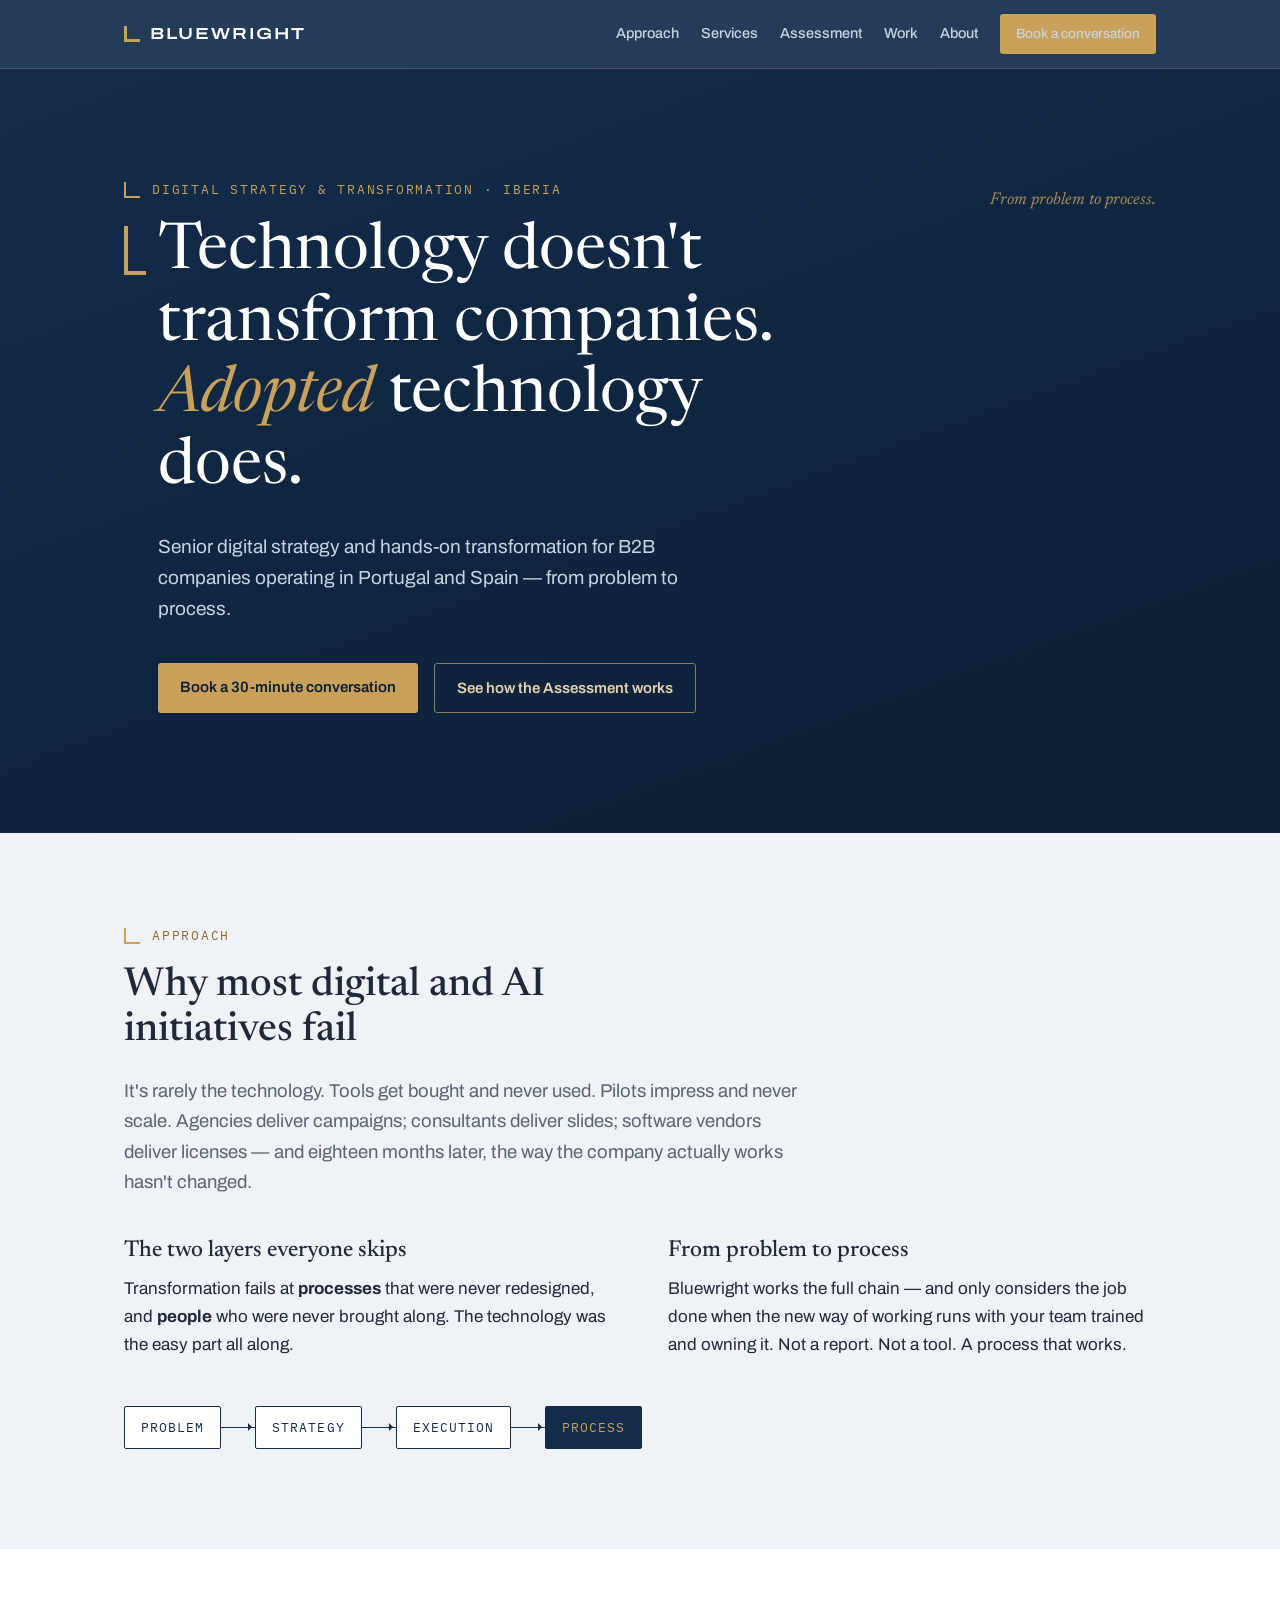
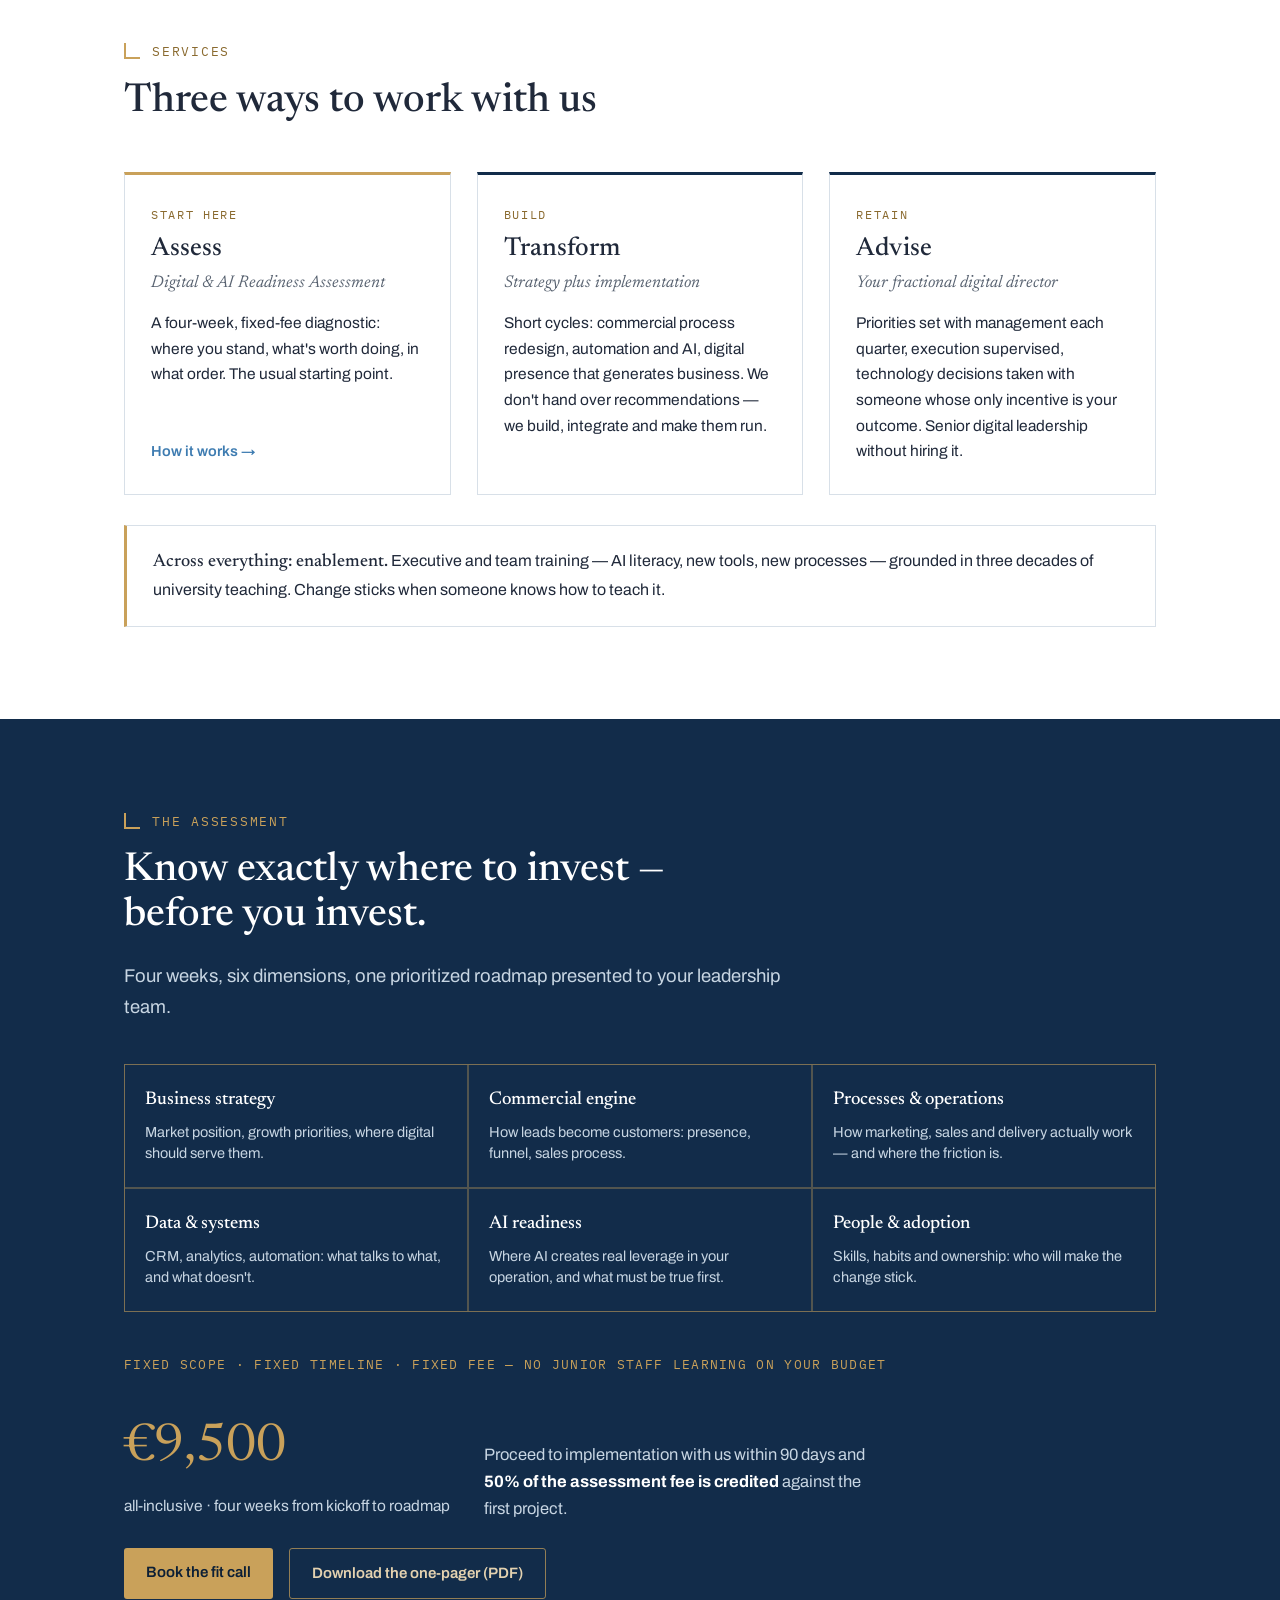
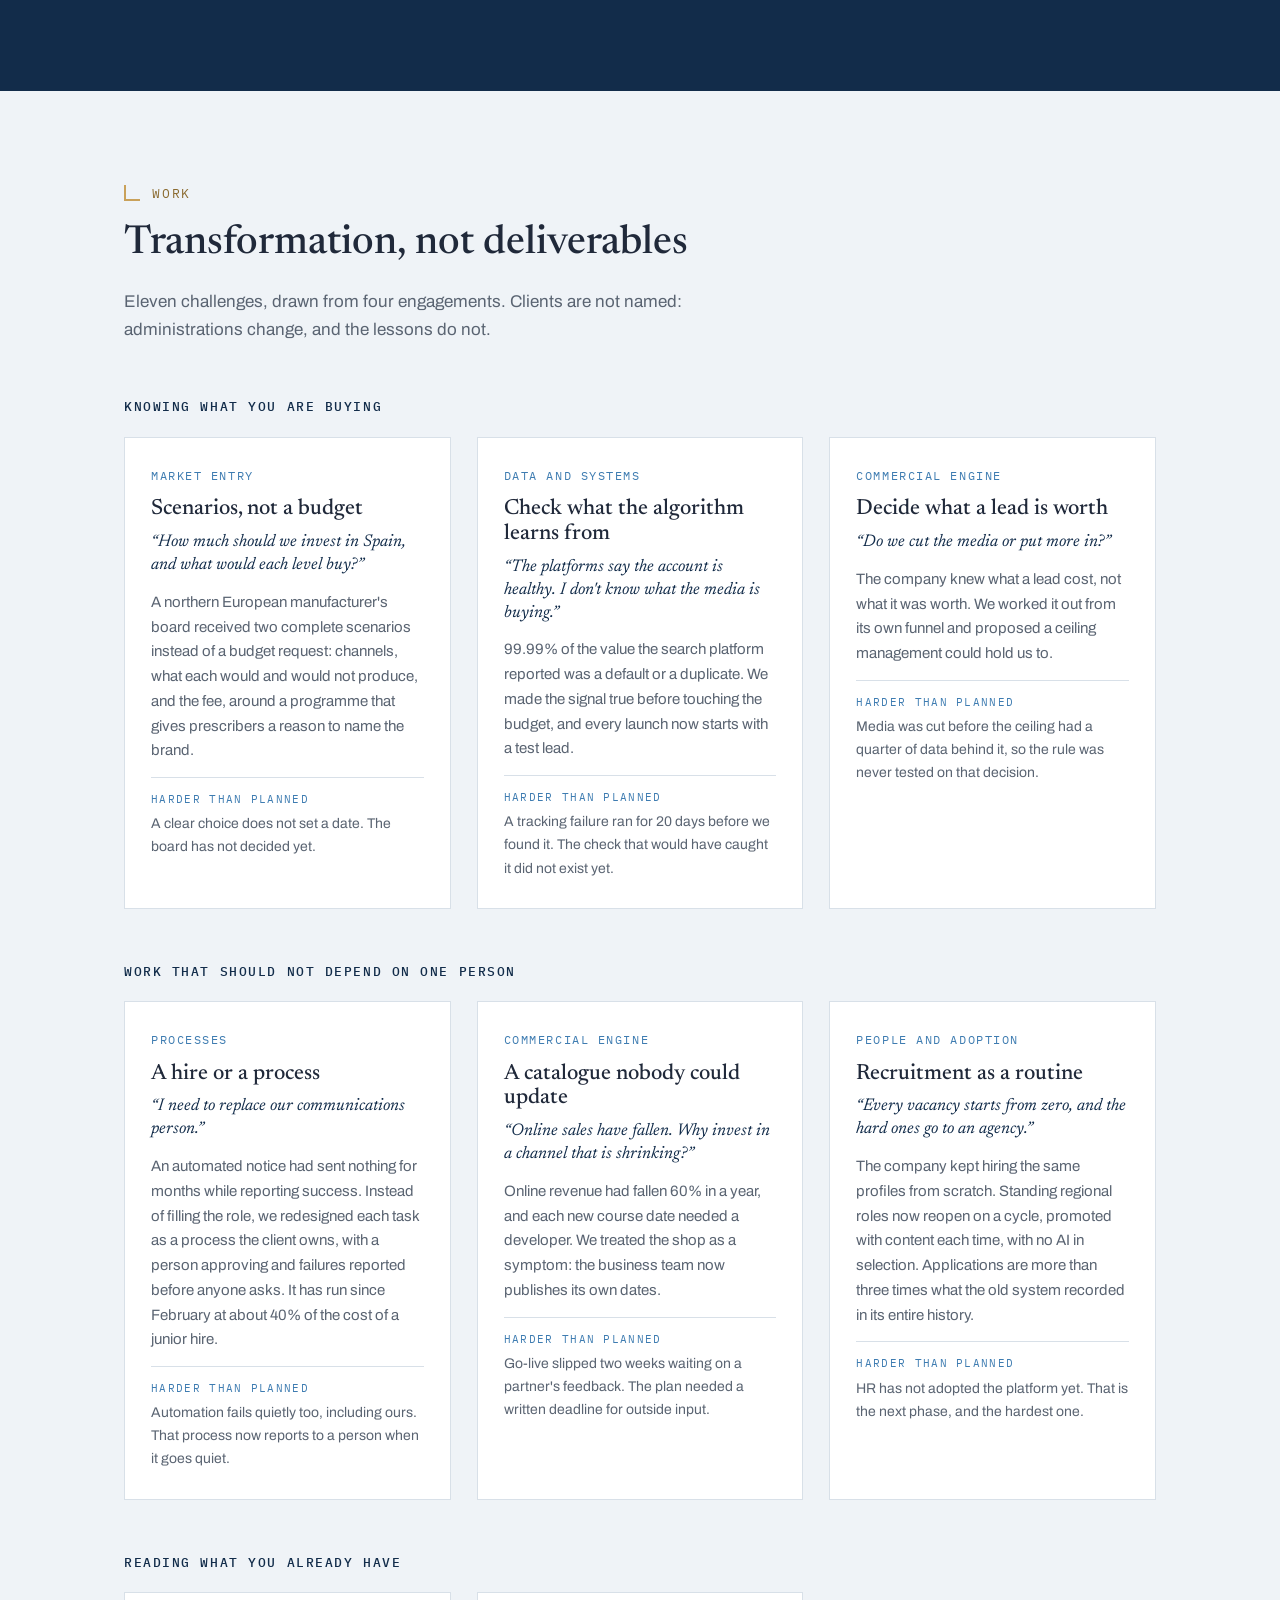
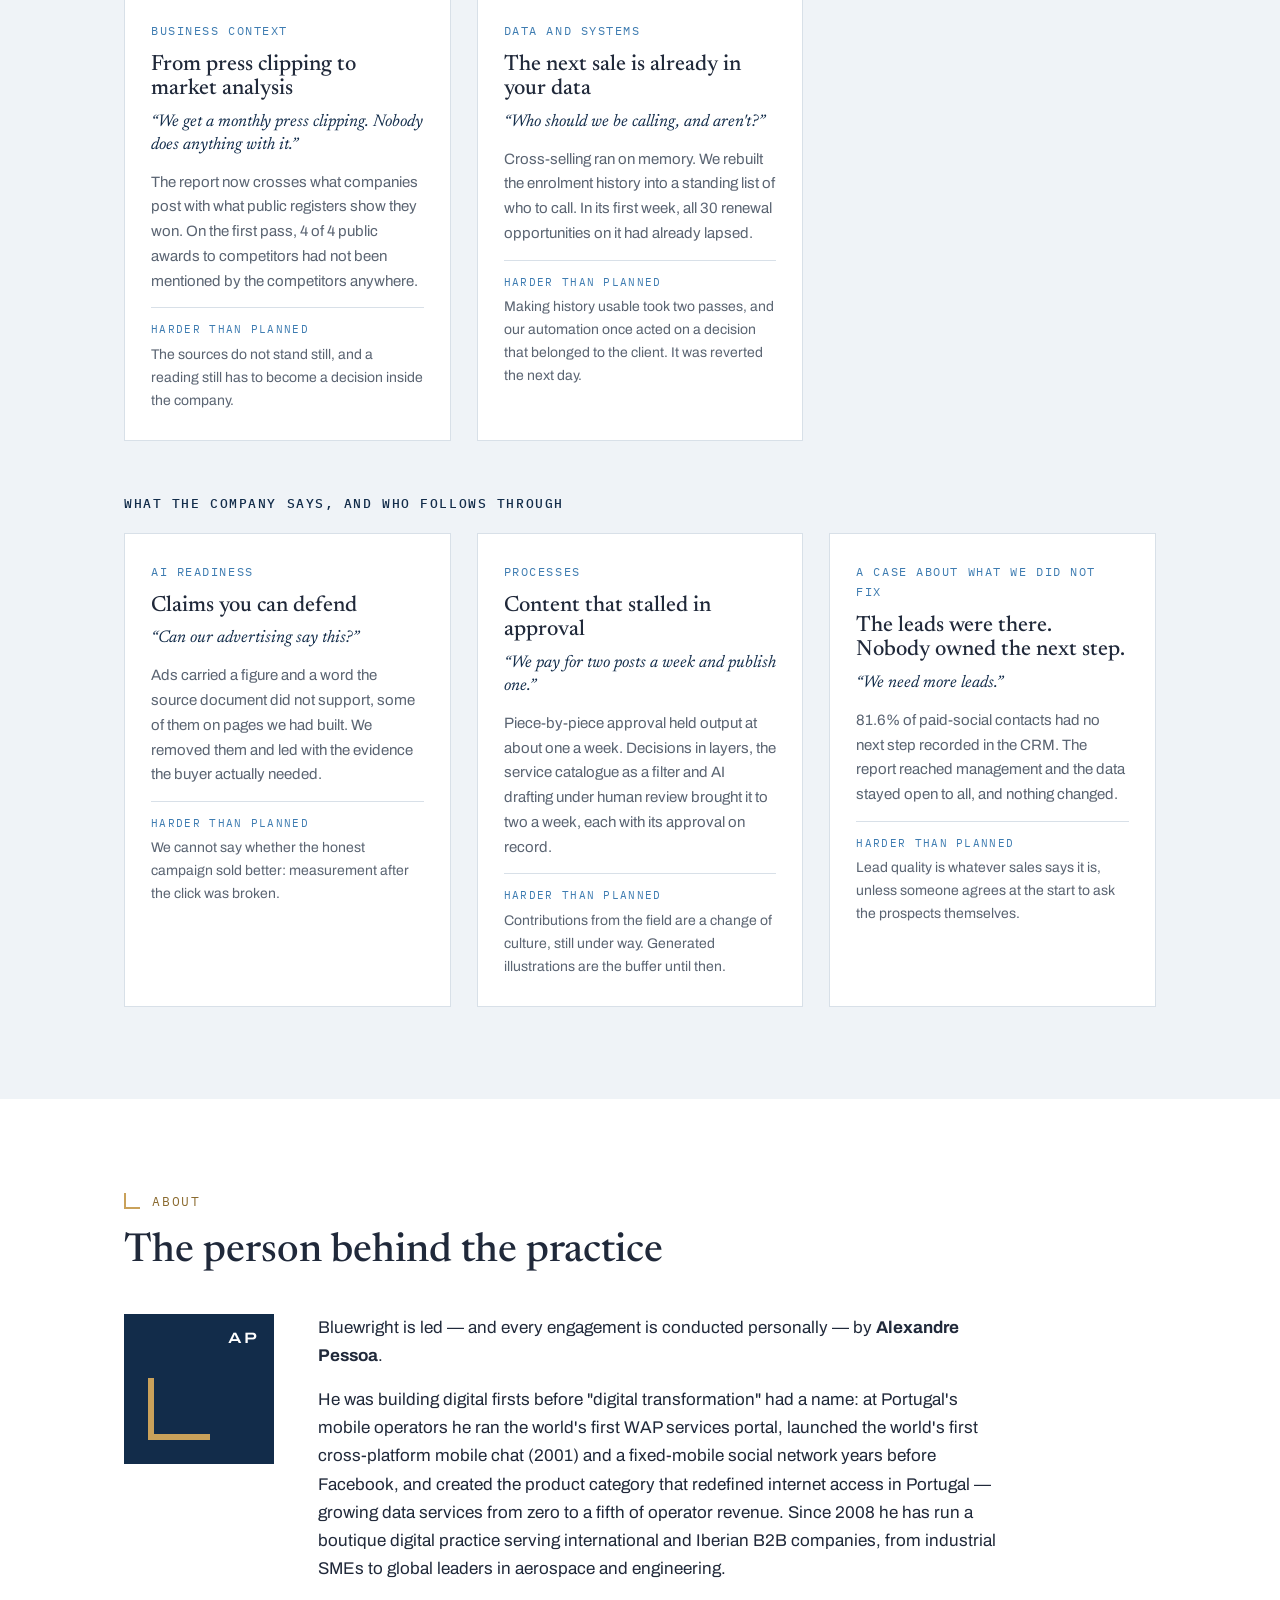
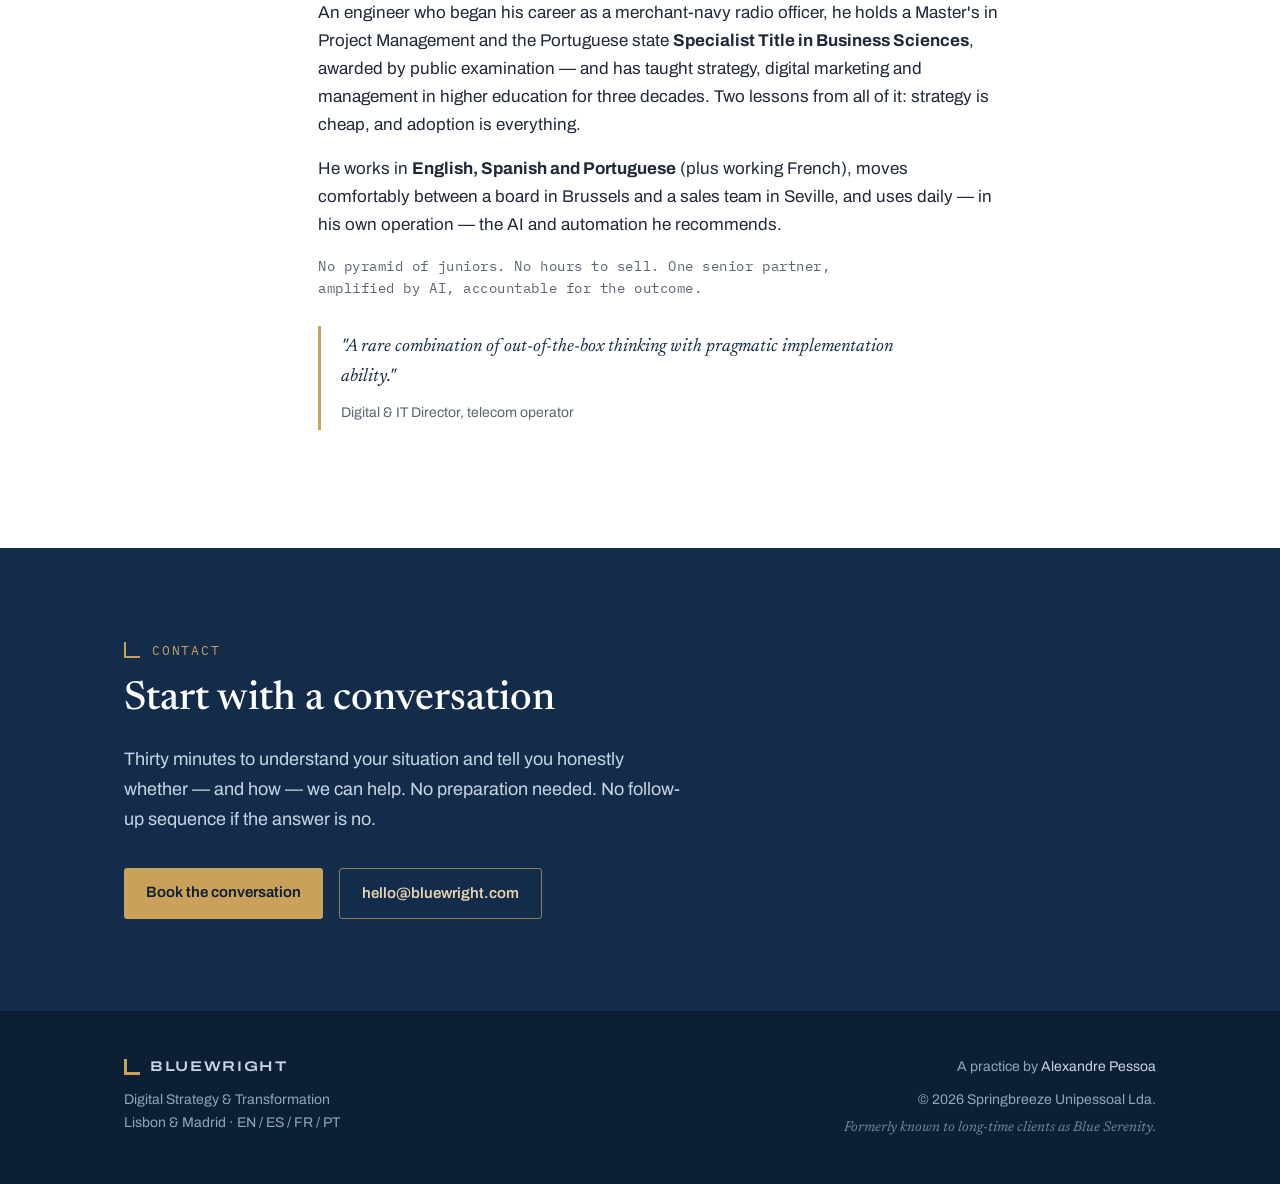
==== site/index.html @ 06a2e097 "Add files via upload" ====
<!DOCTYPE html>
<html lang="en">
<head>
<meta charset="UTF-8">
<meta name="viewport" content="width=device-width, initial-scale=1.0">
<title>Bluewright — Digital Strategy & Transformation · Iberia</title>
<meta name="description" content="Senior digital strategy and hands-on transformation for B2B companies operating in Portugal and Spain — from problem to process.">
<link rel="icon" href="data:image/svg+xml,%3Csvg xmlns='http://www.w3.org/2000/svg' viewBox='0 0 32 32'%3E%3Crect width='32' height='32' fill='%23122C4A'/%3E%3Cpath d='M8 8v16h16' stroke='%23C9A15A' stroke-width='4' fill='none'/%3E%3C/svg%3E">
<link rel="preconnect" href="https://fonts.googleapis.com">
<link rel="preconnect" href="https://fonts.gstatic.com" crossorigin>
<link href="https://fonts.googleapis.com/css2?family=Archivo:wdth,wght@100,400;100,500;100,600;125,600&family=IBM+Plex+Mono:wght@400;500&family=Newsreader:opsz,wght@6..72,300;6..72,400;6..72,500&display=swap" rel="stylesheet">
<style>
:root{
  --navy:#122C4A; --harbor:#0C1F35; --brass:#C9A15A; --steel:#3E7CB1;
  --fog:#EFF3F7; --ink:#20293A; --grey:#5A6472; --line:#D8E0E8;
  --white:#FFFFFF; --brass-soft:#E4D2B0;
  --disp:"Newsreader",Georgia,serif;
  --ui:"Archivo",-apple-system,Segoe UI,sans-serif;
  --mono:"IBM Plex Mono",ui-monospace,monospace;
}
*{margin:0;padding:0;box-sizing:border-box}
html{scroll-behavior:smooth}
@media (prefers-reduced-motion:reduce){html{scroll-behavior:auto}}
body{font-family:var(--ui);font-size:17px;line-height:1.65;color:var(--ink);background:var(--white)}
.wrap{max-width:1080px;margin:0 auto;padding:0 24px}
h1,h2,h3{font-family:var(--disp);font-weight:500;line-height:1.12}
a{color:var(--steel)}
p{max-width:68ch}

/* eyebrow + wright angle */
.eyebrow{font-family:var(--mono);font-size:12.5px;letter-spacing:.14em;text-transform:uppercase;color:var(--brass);display:flex;align-items:center;gap:12px;margin-bottom:18px}
.eyebrow::before{content:"";width:14px;height:14px;border-left:2.5px solid var(--brass);border-bottom:2.5px solid var(--brass);flex:none}
.on-light .eyebrow{color:#8A6A2F}
.on-light .eyebrow::before{border-color:var(--brass)}

/* nav */
nav{position:sticky;top:0;z-index:50;background:rgba(18,44,74,.92);backdrop-filter:blur(8px);border-bottom:1px solid rgba(201,161,90,.25)}
.nav-in{max-width:1080px;margin:0 auto;padding:14px 24px;display:flex;align-items:center;gap:28px}
.logo{font-family:var(--ui);font-weight:600;font-stretch:125%;letter-spacing:.12em;color:var(--white);text-decoration:none;font-size:16px;display:flex;align-items:center;gap:10px}
.logo::before{content:"";width:13px;height:13px;border-left:3px solid var(--brass);border-bottom:3px solid var(--brass)}
.nav-links{margin-left:auto;display:flex;gap:22px;align-items:center}
.nav-links a{color:#C7D5E2;text-decoration:none;font-size:14.5px;font-weight:500}
.nav-links a:hover{color:var(--white)}
.btn{display:inline-block;font-family:var(--ui);font-weight:600;font-size:15px;text-decoration:none;padding:12px 22px;border-radius:3px;transition:transform .15s ease,box-shadow .15s ease}
.btn:hover{transform:translateY(-1px)}
.btn-brass{background:var(--brass);color:var(--harbor)}
.btn-ghost{border:1.5px solid rgba(201,161,90,.7);color:var(--brass-soft)}
.btn-navy{background:var(--navy);color:var(--white)}
.nav-links .btn{padding:9px 16px;font-size:13.5px}
@media(max-width:760px){.nav-links a:not(.btn){display:none}}

/* hero */
header.hero{background:linear-gradient(160deg,var(--navy) 0%,var(--harbor) 100%);color:var(--white);padding:110px 0 120px;position:relative;overflow:hidden}
.hero .wrap{position:relative}
.hero h1{font-size:clamp(38px,6vw,64px);font-weight:400;max-width:19ch;position:relative;padding-left:34px}
.hero h1 .angle{position:absolute;left:0;top:.12em;width:22px;height:.78em;border-left:4px solid var(--brass);border-bottom:4px solid var(--brass)}
.hero h1 em{font-style:italic;color:var(--brass)}
.hero .sub{margin:26px 0 38px;font-size:19px;color:#C7D5E2;max-width:56ch;padding-left:34px}
.hero .ctas{padding-left:34px;display:flex;gap:16px;flex-wrap:wrap}
.hero .tag{position:absolute;right:24px;top:8px;font-family:var(--disp);font-style:italic;color:rgba(201,161,90,.85);font-size:17px}
@media(max-width:760px){.hero{padding:70px 0 80px}.hero .tag{display:none}.hero h1,.hero .sub,.hero .ctas{padding-left:0}.hero h1 .angle{display:none}}

/* sections */
section{padding:92px 0}
.s-fog{background:var(--fog)}
.s-navy{background:var(--navy);color:var(--white)}
h2{font-size:clamp(28px,3.6vw,40px);margin-bottom:22px;max-width:24ch}
.s-navy h2{color:var(--white)}
.lede{font-size:18.5px;color:var(--grey);max-width:62ch}
.s-navy .lede{color:#C7D5E2}

/* process rail */
.rail{display:flex;align-items:center;gap:0;margin:46px 0 8px;flex-wrap:wrap}
.rail .node{font-family:var(--mono);font-size:13px;letter-spacing:.08em;text-transform:uppercase;color:var(--navy);padding:10px 16px;border:1.5px solid var(--navy);border-radius:2px;background:var(--white)}
.rail .node.final{background:var(--navy);color:var(--brass);border-color:var(--navy)}
.rail .link{width:34px;height:1.5px;background:var(--navy);flex:none;position:relative}
.rail .link::after{content:"";position:absolute;right:-1px;top:-3.5px;border:4px solid transparent;border-left-color:var(--navy)}
@media(max-width:640px){.rail{flex-direction:column;align-items:flex-start;gap:8px}.rail .link{width:1.5px;height:18px;margin-left:22px}.rail .link::after{right:-3.5px;top:auto;bottom:-1px;border:4px solid transparent;border-top-color:var(--navy)}}

/* two col approach */
.cols2{display:grid;grid-template-columns:1fr 1fr;gap:56px;margin-top:40px}
@media(max-width:820px){.cols2{grid-template-columns:1fr;gap:32px}}
.cols2 h3{font-size:23px;margin-bottom:12px}
.cols2 p{color:var(--ink)}

/* services */
.svc{display:grid;grid-template-columns:repeat(3,1fr);gap:26px;margin-top:48px}
@media(max-width:860px){.svc{grid-template-columns:1fr}}
.card{background:var(--white);border:1px solid var(--line);border-top:3px solid var(--navy);padding:30px 26px;display:flex;flex-direction:column}
.card.hi{border-top-color:var(--brass)}
.card .k{font-family:var(--mono);font-size:12px;letter-spacing:.14em;text-transform:uppercase;color:#8A6A2F;margin-bottom:10px}
.card h3{font-size:26px;margin-bottom:6px}
.card .prod{font-style:italic;font-family:var(--disp);color:var(--grey);margin-bottom:12px}
.card p{font-size:15.5px;color:var(--ink)}
.card a.more{margin-top:auto;padding-top:16px;font-weight:600;font-size:14.5px;text-decoration:none}
.enable{margin-top:30px;background:var(--white);border:1px solid var(--line);border-left:3px solid var(--brass);padding:22px 26px;font-size:16px}
.enable b{font-family:var(--disp);font-weight:500;font-size:18px}

/* assessment */
.dims{display:grid;grid-template-columns:repeat(3,1fr);gap:2px;background:rgba(201,161,90,.35);border:1px solid rgba(201,161,90,.35);margin:42px 0}
@media(max-width:820px){.dims{grid-template-columns:1fr 1fr}}
@media(max-width:560px){.dims{grid-template-columns:1fr}}
.dims div{background:var(--navy);padding:20px 20px 22px}
.dims b{display:block;font-family:var(--disp);font-weight:500;font-size:18.5px;margin-bottom:6px;color:var(--white)}
.dims span{font-size:14.5px;color:#C7D5E2;line-height:1.5;display:block}
.price-row{display:flex;gap:34px;align-items:baseline;flex-wrap:wrap;margin:8px 0 10px}
.price{font-family:var(--disp);font-size:52px;color:var(--brass)}
.price small{font-family:var(--ui);font-size:15.5px;color:#C7D5E2;display:block;margin-top:2px}
.credit{font-size:16.5px;color:#C7D5E2;max-width:44ch}
.credit b{color:var(--white)}
.fixed{font-family:var(--mono);font-size:13px;letter-spacing:.1em;text-transform:uppercase;color:var(--brass);margin:26px 0 30px}

/* work */
.cases{display:grid;grid-template-columns:repeat(3,1fr);gap:26px;margin-top:46px}
@media(max-width:860px){.cases{grid-template-columns:1fr}}
.case{background:var(--white);border:1px solid var(--line);padding:28px 26px}
.case .k{font-family:var(--mono);font-size:12px;letter-spacing:.13em;text-transform:uppercase;color:var(--steel);margin-bottom:12px}
.case h3{font-size:22px;margin-bottom:10px}
.case p{font-size:15px;color:var(--grey)}
.cases-intro{margin-top:18px;color:var(--grey)}
.cgroup{font-family:var(--mono);font-size:13px;font-weight:500;line-height:1.4;letter-spacing:.12em;text-transform:uppercase;color:var(--navy);margin-top:54px}
.cgroup + .cases{margin-top:20px}
.case h4{font-family:var(--disp);font-weight:500;font-size:22px;line-height:1.12;margin-bottom:10px}
.case .q{font-family:var(--disp);font-style:italic;font-size:17px;line-height:1.35;color:var(--navy);margin-bottom:12px}
.case .hard{font-size:14px;margin-top:14px;padding-top:12px;border-top:1px solid var(--line)}
.case .hard span{display:block;font-family:var(--mono);font-size:11px;letter-spacing:.12em;text-transform:uppercase;color:var(--steel);margin-bottom:4px}

/* about */
.about{display:grid;grid-template-columns:150px 1fr;gap:44px;margin-top:40px;align-items:start}
@media(max-width:720px){.about{grid-template-columns:1fr}}
.mono-block{width:150px;height:150px;background:var(--navy);position:relative}
.mono-block::before{content:"";position:absolute;left:24px;bottom:24px;width:56px;height:56px;border-left:6px solid var(--brass);border-bottom:6px solid var(--brass)}
.mono-block span{position:absolute;right:16px;top:12px;font-family:var(--ui);font-weight:600;font-stretch:125%;color:var(--white);letter-spacing:.1em;font-size:15px}
.about p{margin-bottom:16px}
blockquote{border-left:3px solid var(--brass);padding:6px 0 6px 20px;margin:26px 0;font-family:var(--disp);font-style:italic;font-size:18.5px;color:var(--navy);max-width:60ch}
blockquote footer{font-family:var(--ui);font-style:normal;font-size:14px;color:var(--grey);margin-top:8px}
.kicker{font-family:var(--mono);font-size:13.5px;color:var(--grey);letter-spacing:.04em}

/* final cta */
.final-cta{text-align:left}
.final-cta h2{max-width:none}
.final-cta p{font-size:18px;color:#C7D5E2;max-width:56ch;margin-bottom:34px}

/* footer */
footer.site{background:var(--harbor);color:#8FA6BB;padding:44px 0;font-size:14px}
footer.site .wrap{display:flex;justify-content:space-between;gap:24px;flex-wrap:wrap}
footer.site .logo{font-size:14px}
footer.site a{color:#C7D5E2;text-decoration:none}
.legacy{font-family:var(--disp);font-style:italic;color:#6E86A0}

/* reveal */
.rv{opacity:0;transform:translateY(14px);transition:opacity .6s ease,transform .6s ease}
.rv.in{opacity:1;transform:none}
@media (prefers-reduced-motion:reduce){.rv{opacity:1;transform:none;transition:none}}
a:focus-visible,.btn:focus-visible{outline:3px solid var(--brass);outline-offset:2px}
</style>
</head>
<body>

<nav>
  <div class="nav-in">
    <a class="logo" href="#top">BLUEWRIGHT</a>
    <div class="nav-links">
      <a href="#approach">Approach</a>
      <a href="#services">Services</a>
      <a href="#assessment">Assessment</a>
      <a href="#work">Work</a>
      <a href="#about">About</a>
      <a class="btn btn-brass" href="#contact">Book a conversation</a>
    </div>
  </div>
</nav>

<header class="hero" id="top">
  <div class="wrap">
    <div class="tag">From problem to process.</div>
    <div class="eyebrow">Digital Strategy &amp; Transformation · Iberia</div>
    <h1><span class="angle" aria-hidden="true"></span>Technology doesn't transform companies. <em>Adopted</em> technology does.</h1>
    <p class="sub">Senior digital strategy and hands-on transformation for B2B companies operating in Portugal and Spain — from problem to process.</p>
    <div class="ctas">
      <a class="btn btn-brass" href="#contact">Book a 30-minute conversation</a>
      <a class="btn btn-ghost" href="#assessment">See how the Assessment works</a>
    </div>
  </div>
</header>

<section class="s-fog on-light" id="approach">
  <div class="wrap">
    <div class="eyebrow rv">Approach</div>
    <h2 class="rv">Why most digital and AI initiatives fail</h2>
    <p class="lede rv">It's rarely the technology. Tools get bought and never used. Pilots impress and never scale. Agencies deliver campaigns; consultants deliver slides; software vendors deliver licenses — and eighteen months later, the way the company actually works hasn't changed.</p>
    <div class="cols2">
      <div class="rv">
        <h3>The two layers everyone skips</h3>
        <p>Transformation fails at <strong>processes</strong> that were never redesigned, and <strong>people</strong> who were never brought along. The technology was the easy part all along.</p>
      </div>
      <div class="rv">
        <h3>From problem to process</h3>
        <p>Bluewright works the full chain — and only considers the job done when the new way of working runs with your team trained and owning it. Not a report. Not a tool. A process that works.</p>
      </div>
    </div>
    <div class="rail rv" role="img" aria-label="Problem, then strategy, then execution, then process">
      <div class="node">Problem</div><div class="link"></div>
      <div class="node">Strategy</div><div class="link"></div>
      <div class="node">Execution</div><div class="link"></div>
      <div class="node final">Process</div>
    </div>
  </div>
</section>

<section id="services">
  <div class="wrap on-light">
    <div class="eyebrow rv">Services</div>
    <h2 class="rv">Three ways to work with us</h2>
    <div class="svc">
      <div class="card hi rv">
        <div class="k">Start here</div>
        <h3>Assess</h3>
        <div class="prod">Digital &amp; AI Readiness Assessment</div>
        <p>A four-week, fixed-fee diagnostic: where you stand, what's worth doing, in what order. The usual starting point.</p>
        <a class="more" href="#assessment">How it works →</a>
      </div>
      <div class="card rv">
        <div class="k">Build</div>
        <h3>Transform</h3>
        <div class="prod">Strategy plus implementation</div>
        <p>Short cycles: commercial process redesign, automation and AI, digital presence that generates business. We don't hand over recommendations — we build, integrate and make them run.</p>
      </div>
      <div class="card rv">
        <div class="k">Retain</div>
        <h3>Advise</h3>
        <div class="prod">Your fractional digital director</div>
        <p>Priorities set with management each quarter, execution supervised, technology decisions taken with someone whose only incentive is your outcome. Senior digital leadership without hiring it.</p>
      </div>
    </div>
    <div class="enable rv"><b>Across everything: enablement.</b> Executive and team training — AI literacy, new tools, new processes — grounded in three decades of university teaching. Change sticks when someone knows how to teach it.</div>
  </div>
</section>

<section class="s-navy" id="assessment">
  <div class="wrap">
    <div class="eyebrow rv">The Assessment</div>
    <h2 class="rv">Know exactly where to invest — before you invest.</h2>
    <p class="lede rv">Four weeks, six dimensions, one prioritized roadmap presented to your leadership team.</p>
    <div class="dims rv">
      <div><b>Business strategy</b><span>Market position, growth priorities, where digital should serve them.</span></div>
      <div><b>Commercial engine</b><span>How leads become customers: presence, funnel, sales process.</span></div>
      <div><b>Processes &amp; operations</b><span>How marketing, sales and delivery actually work — and where the friction is.</span></div>
      <div><b>Data &amp; systems</b><span>CRM, analytics, automation: what talks to what, and what doesn't.</span></div>
      <div><b>AI readiness</b><span>Where AI creates real leverage in your operation, and what must be true first.</span></div>
      <div><b>People &amp; adoption</b><span>Skills, habits and ownership: who will make the change stick.</span></div>
    </div>
    <div class="fixed rv">Fixed scope · Fixed timeline · Fixed fee — no junior staff learning on your budget</div>
    <div class="price-row rv">
      <div class="price">€9,500<small>all-inclusive · four weeks from kickoff to roadmap</small></div>
      <p class="credit">Proceed to implementation with us within 90 days and <b>50% of the assessment fee is credited</b> against the first project.</p>
    </div>
    <div class="ctas rv" style="display:flex;gap:16px;flex-wrap:wrap;margin-top:26px">
      <a class="btn btn-brass" href="#contact">Book the fit call</a>
      <a class="btn btn-ghost" href="Bluewright-Assessment-onepager.pdf">Download the one-pager (PDF)</a>
    </div>
  </div>
</section>

<section class="s-fog on-light" id="work">
  <div class="wrap">
    <div class="eyebrow rv">Work</div>
    <h2 class="rv">Transformation, not deliverables</h2>
    <p class="rv cases-intro">Eleven challenges, drawn from four engagements. Clients are not named: administrations change, and the lessons do not.</p>
    <h3 class="cgroup rv">Knowing what you are buying</h3>
    <div class="cases">
      <article class="case rv">
        <div class="k">Market entry</div>
        <h4>Scenarios, not a budget</h4>
        <p class="q">&ldquo;How much should we invest in Spain, and what would each level buy?&rdquo;</p>
        <p>A northern European manufacturer&#x27;s board received two complete scenarios instead of a budget request: channels, what each would and would not produce, and the fee, around a programme that gives prescribers a reason to name the brand.</p>
        <p class="hard"><span>Harder than planned</span> A clear choice does not set a date. The board has not decided yet.</p>
      </article>
      <article class="case rv">
        <div class="k">Data and systems</div>
        <h4>Check what the algorithm learns from</h4>
        <p class="q">&ldquo;The platforms say the account is healthy. I don&#x27;t know what the media is buying.&rdquo;</p>
        <p>99.99% of the value the search platform reported was a default or a duplicate. We made the signal true before touching the budget, and every launch now starts with a test lead.</p>
        <p class="hard"><span>Harder than planned</span> A tracking failure ran for 20 days before we found it. The check that would have caught it did not exist yet.</p>
      </article>
      <article class="case rv">
        <div class="k">Commercial engine</div>
        <h4>Decide what a lead is worth</h4>
        <p class="q">&ldquo;Do we cut the media or put more in?&rdquo;</p>
        <p>The company knew what a lead cost, not what it was worth. We worked it out from its own funnel and proposed a ceiling management could hold us to.</p>
        <p class="hard"><span>Harder than planned</span> Media was cut before the ceiling had a quarter of data behind it, so the rule was never tested on that decision.</p>
      </article>
    </div>
    <h3 class="cgroup rv">Work that should not depend on one person</h3>
    <div class="cases">
      <article class="case rv">
        <div class="k">Processes</div>
        <h4>A hire or a process</h4>
        <p class="q">&ldquo;I need to replace our communications person.&rdquo;</p>
        <p>An automated notice had sent nothing for months while reporting success. Instead of filling the role, we redesigned each task as a process the client owns, with a person approving and failures reported before anyone asks. It has run since February at about 40% of the cost of a junior hire.</p>
        <p class="hard"><span>Harder than planned</span> Automation fails quietly too, including ours. That process now reports to a person when it goes quiet.</p>
      </article>
      <article class="case rv">
        <div class="k">Commercial engine</div>
        <h4>A catalogue nobody could update</h4>
        <p class="q">&ldquo;Online sales have fallen. Why invest in a channel that is shrinking?&rdquo;</p>
        <p>Online revenue had fallen 60% in a year, and each new course date needed a developer. We treated the shop as a symptom: the business team now publishes its own dates.</p>
        <p class="hard"><span>Harder than planned</span> Go-live slipped two weeks waiting on a partner&#x27;s feedback. The plan needed a written deadline for outside input.</p>
      </article>
      <article class="case rv">
        <div class="k">People and adoption</div>
        <h4>Recruitment as a routine</h4>
        <p class="q">&ldquo;Every vacancy starts from zero, and the hard ones go to an agency.&rdquo;</p>
        <p>The company kept hiring the same profiles from scratch. Standing regional roles now reopen on a cycle, promoted with content each time, with no AI in selection. Applications are more than three times what the old system recorded in its entire history.</p>
        <p class="hard"><span>Harder than planned</span> HR has not adopted the platform yet. That is the next phase, and the hardest one.</p>
      </article>
    </div>
    <h3 class="cgroup rv">Reading what you already have</h3>
    <div class="cases">
      <article class="case rv">
        <div class="k">Business context</div>
        <h4>From press clipping to market analysis</h4>
        <p class="q">&ldquo;We get a monthly press clipping. Nobody does anything with it.&rdquo;</p>
        <p>The report now crosses what companies post with what public registers show they won. On the first pass, 4 of 4 public awards to competitors had not been mentioned by the competitors anywhere.</p>
        <p class="hard"><span>Harder than planned</span> The sources do not stand still, and a reading still has to become a decision inside the company.</p>
      </article>
      <article class="case rv">
        <div class="k">Data and systems</div>
        <h4>The next sale is already in your data</h4>
        <p class="q">&ldquo;Who should we be calling, and aren&#x27;t?&rdquo;</p>
        <p>Cross-selling ran on memory. We rebuilt the enrolment history into a standing list of who to call. In its first week, all 30 renewal opportunities on it had already lapsed.</p>
        <p class="hard"><span>Harder than planned</span> Making history usable took two passes, and our automation once acted on a decision that belonged to the client. It was reverted the next day.</p>
      </article>
    </div>
    <h3 class="cgroup rv">What the company says, and who follows through</h3>
    <div class="cases">
      <article class="case rv">
        <div class="k">AI readiness</div>
        <h4>Claims you can defend</h4>
        <p class="q">&ldquo;Can our advertising say this?&rdquo;</p>
        <p>Ads carried a figure and a word the source document did not support, some of them on pages we had built. We removed them and led with the evidence the buyer actually needed.</p>
        <p class="hard"><span>Harder than planned</span> We cannot say whether the honest campaign sold better: measurement after the click was broken.</p>
      </article>
      <article class="case rv">
        <div class="k">Processes</div>
        <h4>Content that stalled in approval</h4>
        <p class="q">&ldquo;We pay for two posts a week and publish one.&rdquo;</p>
        <p>Piece-by-piece approval held output at about one a week. Decisions in layers, the service catalogue as a filter and AI drafting under human review brought it to two a week, each with its approval on record.</p>
        <p class="hard"><span>Harder than planned</span> Contributions from the field are a change of culture, still under way. Generated illustrations are the buffer until then.</p>
      </article>
      <article class="case rv">
        <div class="k">A case about what we did not fix</div>
        <h4>The leads were there. Nobody owned the next step.</h4>
        <p class="q">&ldquo;We need more leads.&rdquo;</p>
        <p>81.6% of paid-social contacts had no next step recorded in the CRM. The report reached management and the data stayed open to all, and nothing changed.</p>
        <p class="hard"><span>Harder than planned</span> Lead quality is whatever sales says it is, unless someone agrees at the start to ask the prospects themselves.</p>
      </article>
    </div>
  </div>
</section>

<section id="about">
  <div class="wrap on-light">
    <div class="eyebrow rv">About</div>
    <h2 class="rv">The person behind the practice</h2>
    <div class="about">
      <div class="mono-block rv" aria-hidden="true"><span>AP</span></div>
      <div>
        <p class="rv">Bluewright is led — and every engagement is conducted personally — by <strong>Alexandre Pessoa</strong>.</p>
        <p class="rv">He was building digital firsts before "digital transformation" had a name: at Portugal's mobile operators he ran the world's first WAP services portal, launched the world's first cross-platform mobile chat (2001) and a fixed-mobile social network years before Facebook, and created the product category that redefined internet access in Portugal — growing data services from zero to a fifth of operator revenue. Since 2008 he has run a boutique digital practice serving international and Iberian B2B companies, from industrial SMEs to global leaders in aerospace and engineering.</p>
        <p class="rv">An engineer who began his career as a merchant-navy radio officer, he holds a Master's in Project Management and the Portuguese state <strong>Specialist Title in Business Sciences</strong>, awarded by public examination — and has taught strategy, digital marketing and management in higher education for three decades. Two lessons from all of it: strategy is cheap, and adoption is everything.</p>
        <p class="rv">He works in <strong>English, Spanish and Portuguese</strong> (plus working French), moves comfortably between a board in Brussels and a sales team in Seville, and uses daily — in his own operation — the AI and automation he recommends.</p>
        <p class="rv kicker">No pyramid of juniors. No hours to sell. One senior partner, amplified by AI, accountable for the outcome.</p>
        <blockquote class="rv">"A rare combination of out-of-the-box thinking with pragmatic implementation ability."<footer>Digital &amp; IT Director, telecom operator</footer></blockquote>
      </div>
    </div>
  </div>
</section>

<section class="s-navy final-cta" id="contact">
  <div class="wrap">
    <div class="eyebrow rv">Contact</div>
    <h2 class="rv">Start with a conversation</h2>
    <p class="rv">Thirty minutes to understand your situation and tell you honestly whether — and how — we can help. No preparation needed. No follow-up sequence if the answer is no.</p>
    <div class="ctas rv" style="display:flex;gap:16px;flex-wrap:wrap">
      <a class="btn btn-brass" href="mailto:hello@bluewright.com?subject=Fit%20call%20—%20Bluewright">Book the conversation</a>
      <a class="btn btn-ghost" href="mailto:hello@bluewright.com">hello@bluewright.com</a>
    </div>
  </div>
</section>

<footer class="site">
  <div class="wrap">
    <div>
      <a class="logo" href="#top">BLUEWRIGHT</a>
      <div style="margin-top:10px">Digital Strategy &amp; Transformation<br>Lisbon &amp; Madrid · EN / ES / FR / PT</div>
    </div>
    <div style="text-align:right">
      <div>A practice by <a href="https://www.linkedin.com/in/alexandrepessoa/">Alexandre Pessoa</a></div>
      <div style="margin-top:10px">© <span id="yr">2026</span> Springbreeze Unipessoal Lda.</div>
      <div class="legacy" style="margin-top:6px">Formerly known to long-time clients as Blue Serenity.</div>
    </div>
  </div>
</footer>

<script>
document.getElementById('yr').textContent=new Date().getFullYear();
const io=new IntersectionObserver(es=>es.forEach(e=>{if(e.isIntersecting){e.target.classList.add('in');io.unobserve(e.target)}}),{threshold:.12});
document.querySelectorAll('.rv').forEach(el=>io.observe(el));
</script>
</body>
</html>
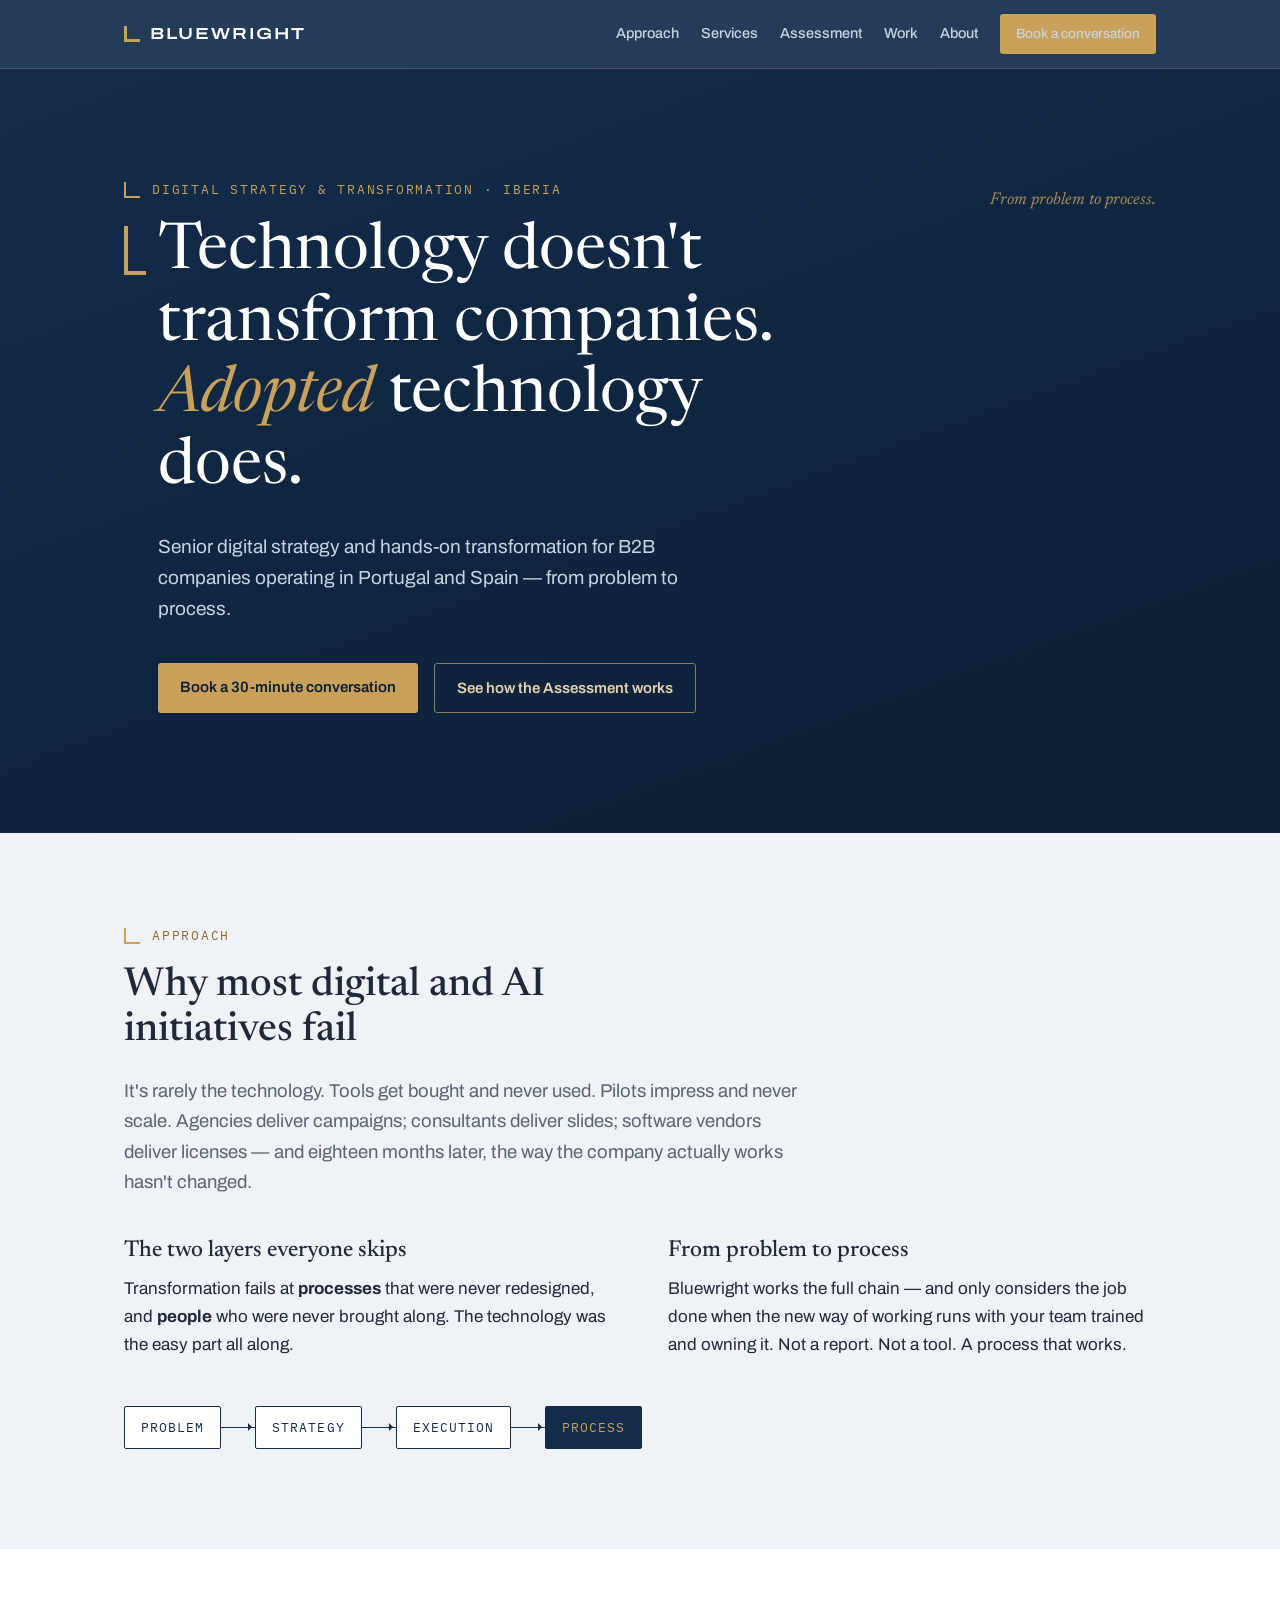
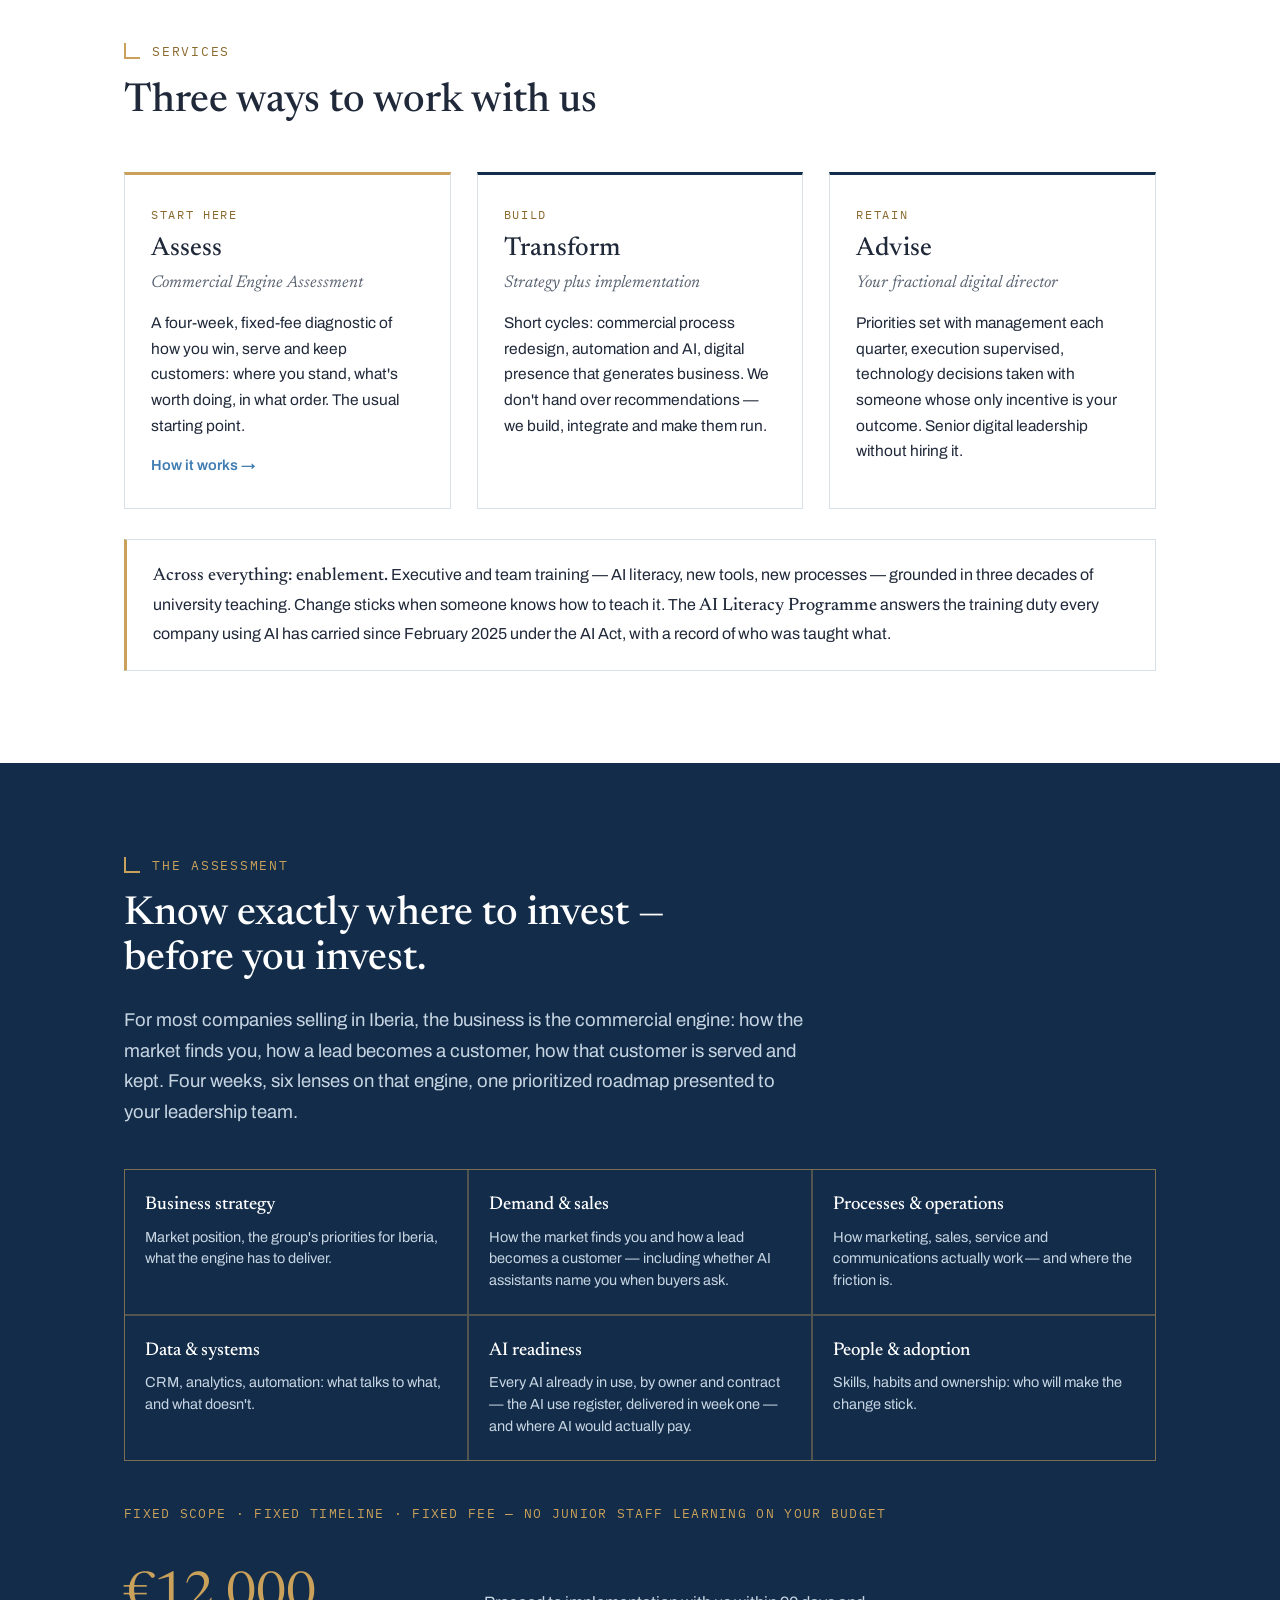
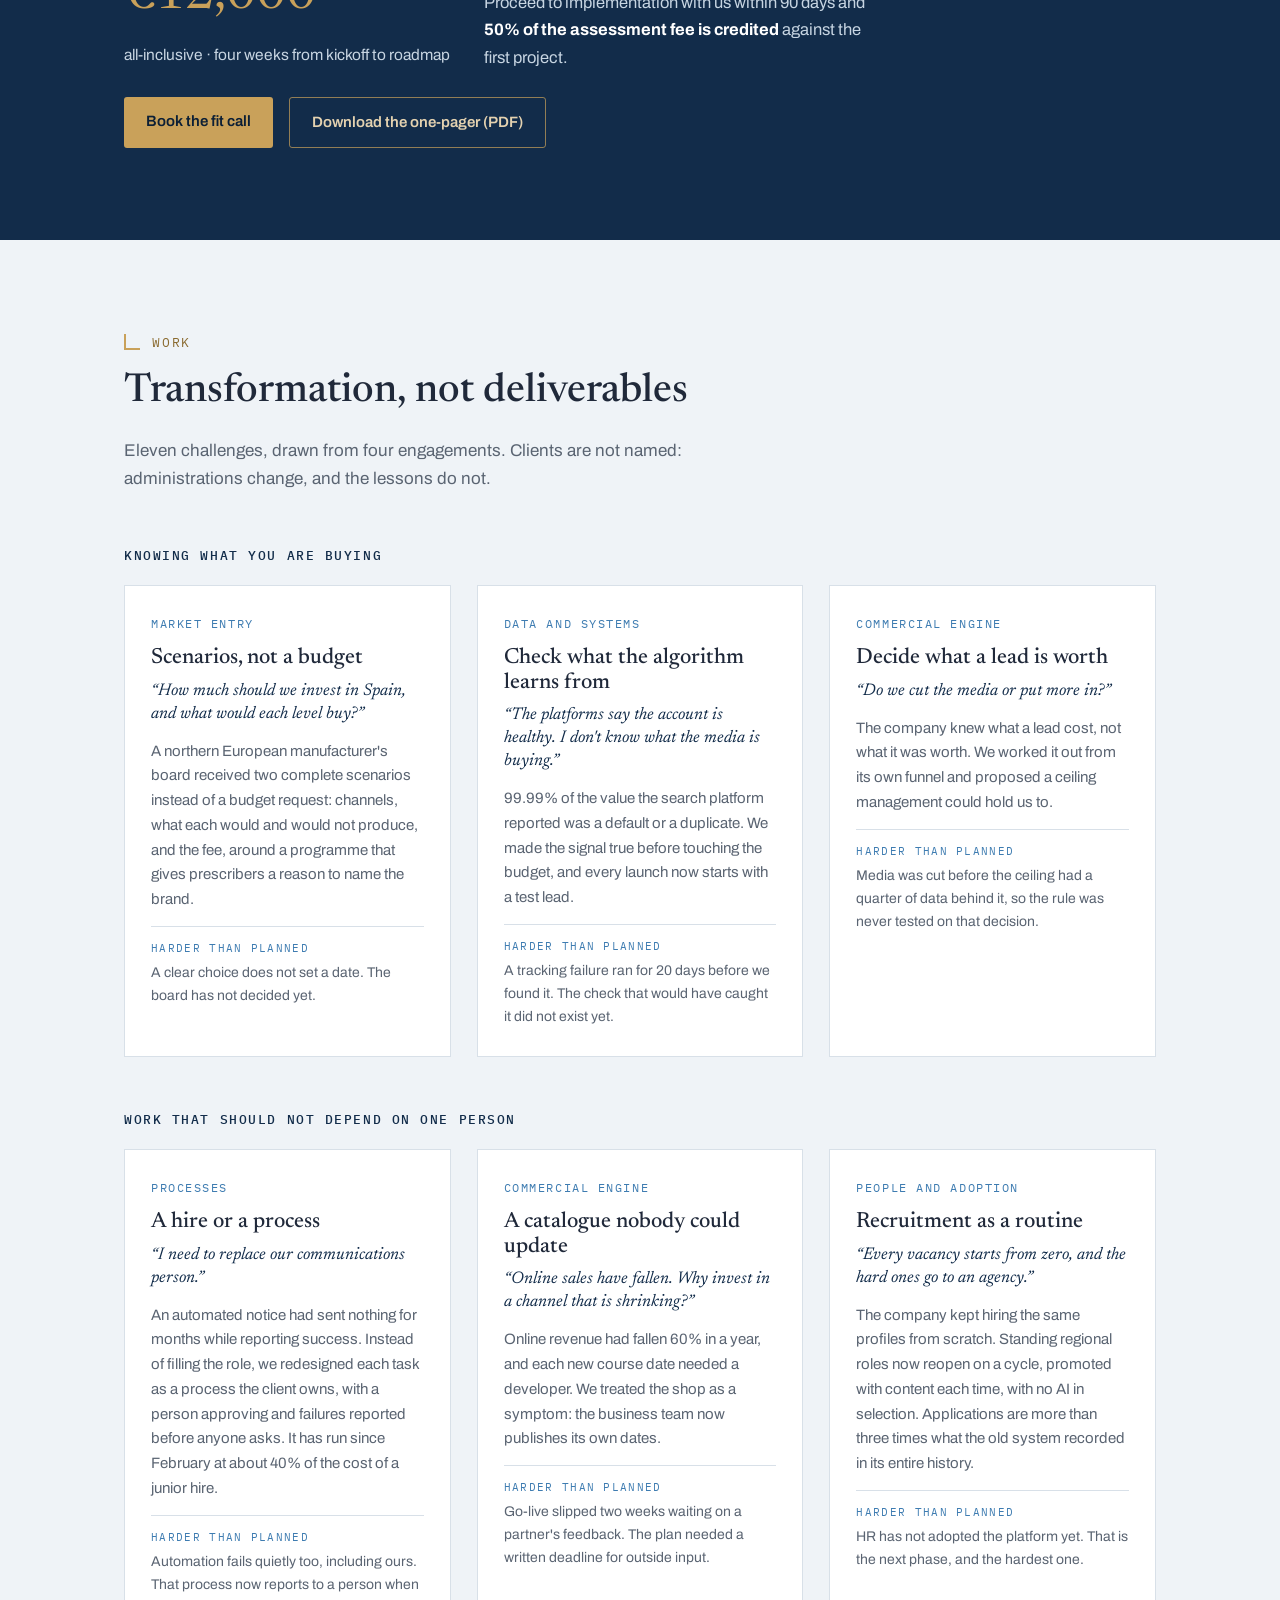
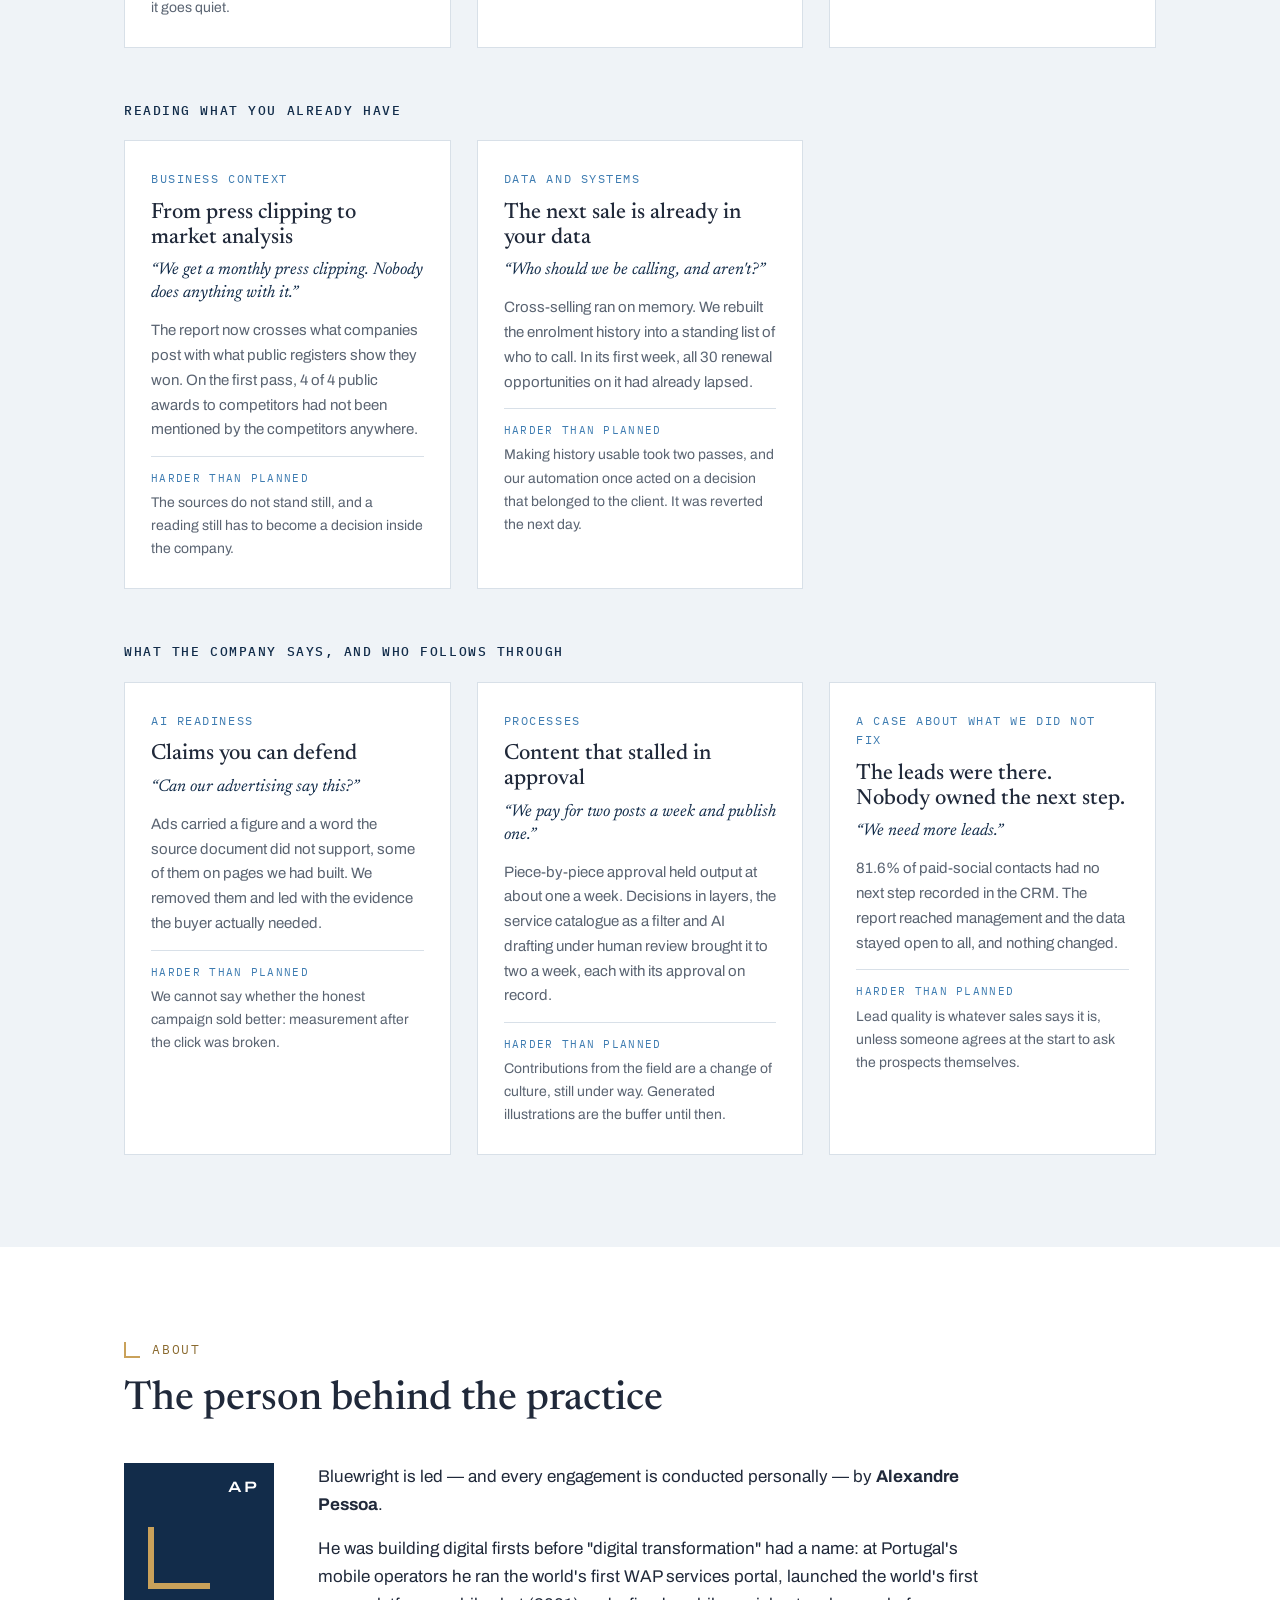
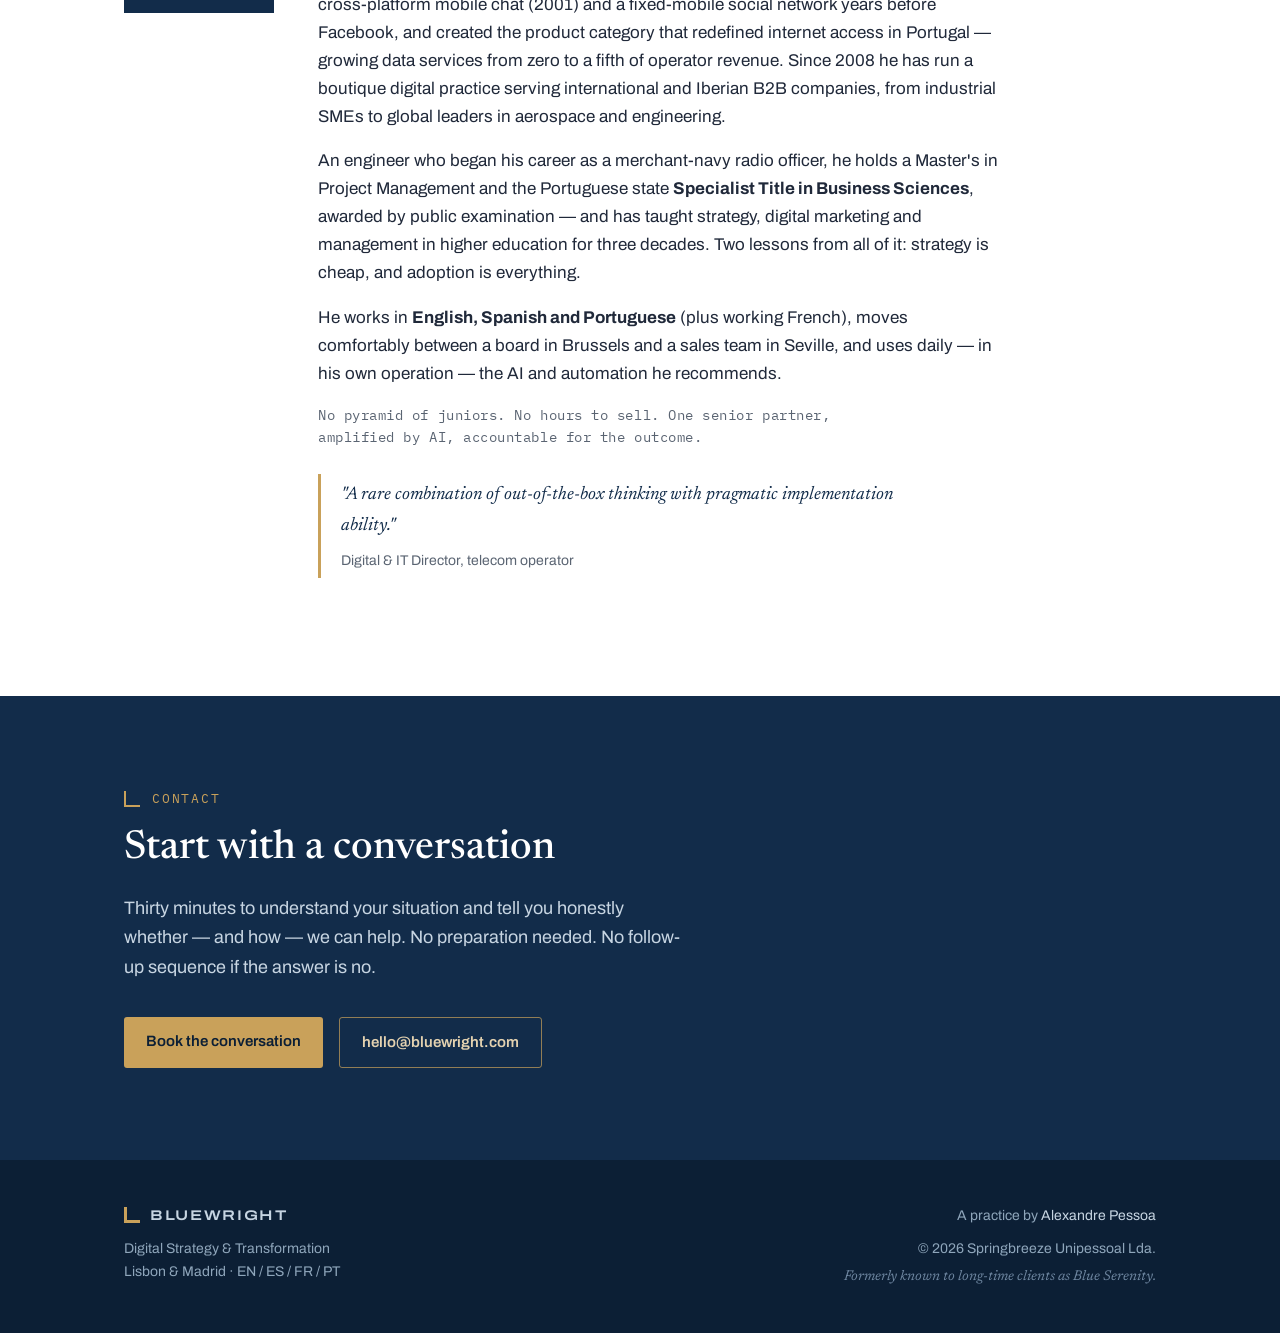
==== commit 5a5fb948: "Apply decisions 13-16: Commercial Engine Assessment at EUR 12,000, no Layer 0, AI Literacy Programme" ====
--- a/site/index.html
+++ b/site/index.html
@@ -216,8 +216,8 @@
       <div class="card hi rv">
         <div class="k">Start here</div>
         <h3>Assess</h3>
-        <div class="prod">Digital &amp; AI Readiness Assessment</div>
-        <p>A four-week, fixed-fee diagnostic: where you stand, what's worth doing, in what order. The usual starting point.</p>
+        <div class="prod">Commercial Engine Assessment</div>
+        <p>A four-week, fixed-fee diagnostic of how you win, serve and keep customers: where you stand, what's worth doing, in what order. The usual starting point.</p>
         <a class="more" href="#assessment">How it works →</a>
       </div>
       <div class="card rv">
@@ -233,7 +233,7 @@
         <p>Priorities set with management each quarter, execution supervised, technology decisions taken with someone whose only incentive is your outcome. Senior digital leadership without hiring it.</p>
       </div>
     </div>
-    <div class="enable rv"><b>Across everything: enablement.</b> Executive and team training — AI literacy, new tools, new processes — grounded in three decades of university teaching. Change sticks when someone knows how to teach it.</div>
+    <div class="enable rv"><b>Across everything: enablement.</b> Executive and team training — AI literacy, new tools, new processes — grounded in three decades of university teaching. Change sticks when someone knows how to teach it. The <b>AI Literacy Programme</b> answers the training duty every company using AI has carried since February 2025 under the AI Act, with a record of who was taught what.</div>
   </div>
 </section>
 
@@ -241,18 +241,18 @@
   <div class="wrap">
     <div class="eyebrow rv">The Assessment</div>
     <h2 class="rv">Know exactly where to invest — before you invest.</h2>
-    <p class="lede rv">Four weeks, six dimensions, one prioritized roadmap presented to your leadership team.</p>
+    <p class="lede rv">For most companies selling in Iberia, the business is the commercial engine: how the market finds you, how a lead becomes a customer, how that customer is served and kept. Four weeks, six lenses on that engine, one prioritized roadmap presented to your leadership team.</p>
     <div class="dims rv">
-      <div><b>Business strategy</b><span>Market position, growth priorities, where digital should serve them.</span></div>
-      <div><b>Commercial engine</b><span>How leads become customers: presence, funnel, sales process.</span></div>
-      <div><b>Processes &amp; operations</b><span>How marketing, sales and delivery actually work — and where the friction is.</span></div>
+      <div><b>Business strategy</b><span>Market position, the group's priorities for Iberia, what the engine has to deliver.</span></div>
+      <div><b>Demand &amp; sales</b><span>How the market finds you and how a lead becomes a customer — including whether AI assistants name you when buyers ask.</span></div>
+      <div><b>Processes &amp; operations</b><span>How marketing, sales, service and communications actually work — and where the friction is.</span></div>
       <div><b>Data &amp; systems</b><span>CRM, analytics, automation: what talks to what, and what doesn't.</span></div>
-      <div><b>AI readiness</b><span>Where AI creates real leverage in your operation, and what must be true first.</span></div>
+      <div><b>AI readiness</b><span>Every AI already in use, by owner and contract — the AI use register, delivered in week one — and where AI would actually pay.</span></div>
       <div><b>People &amp; adoption</b><span>Skills, habits and ownership: who will make the change stick.</span></div>
     </div>
     <div class="fixed rv">Fixed scope · Fixed timeline · Fixed fee — no junior staff learning on your budget</div>
     <div class="price-row rv">
-      <div class="price">€9,500<small>all-inclusive · four weeks from kickoff to roadmap</small></div>
+      <div class="price">€12,000<small>all-inclusive · four weeks from kickoff to roadmap</small></div>
       <p class="credit">Proceed to implementation with us within 90 days and <b>50% of the assessment fee is credited</b> against the first project.</p>
     </div>
     <div class="ctas rv" style="display:flex;gap:16px;flex-wrap:wrap;margin-top:26px">
